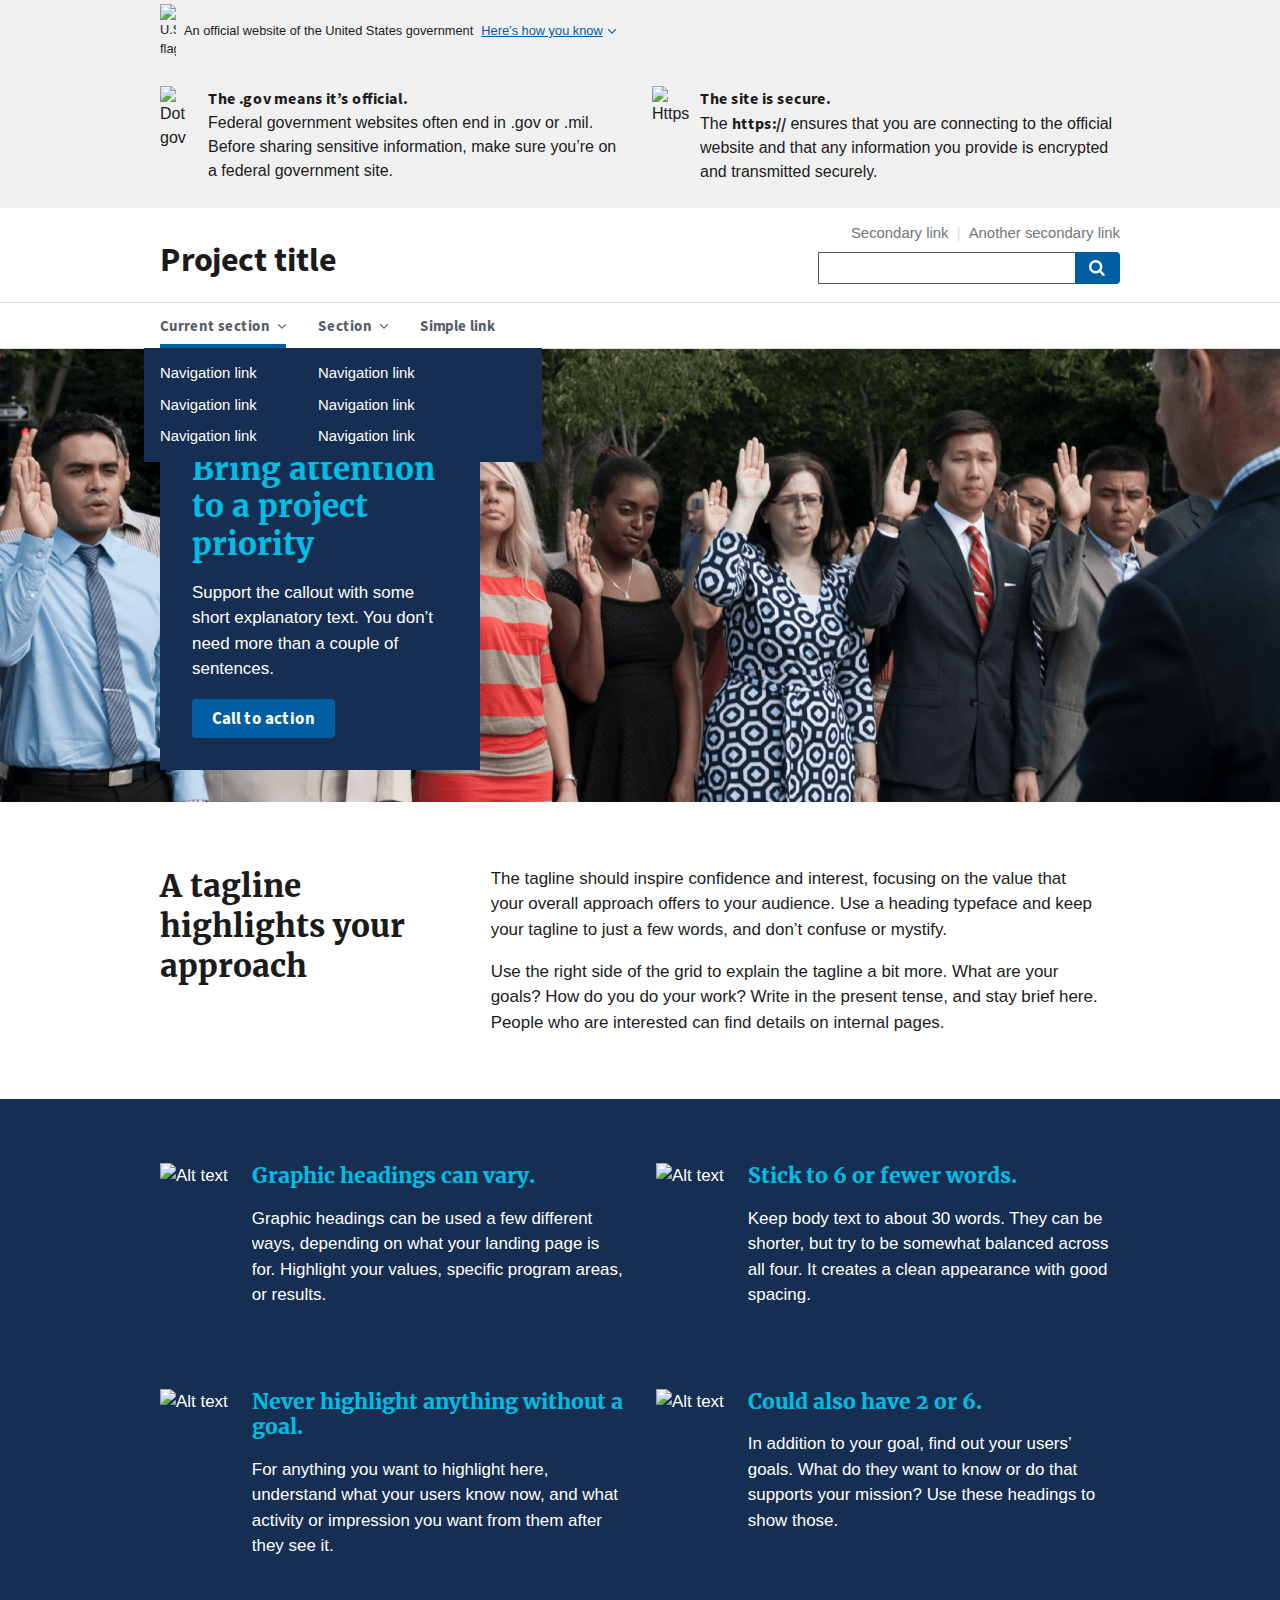
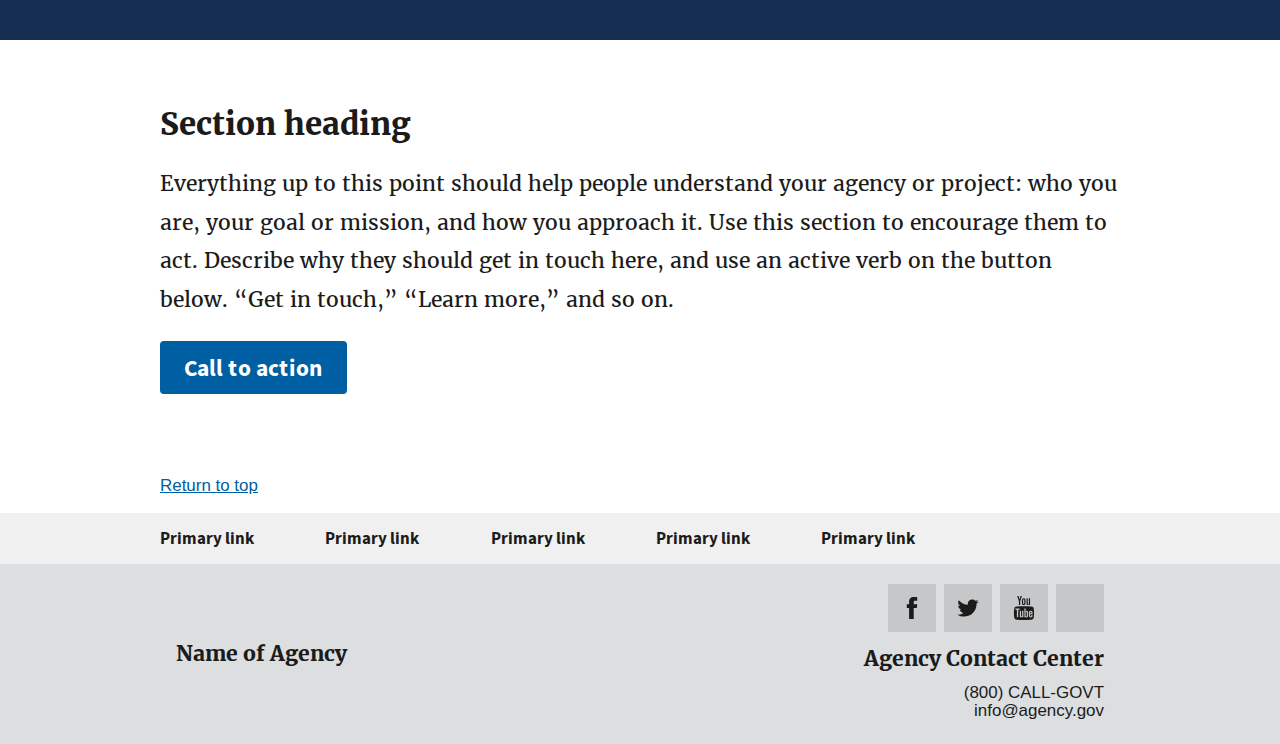
==== index.html @ 21adb0a8 "Commiting original files" ====
<!DOCTYPE html>
 <html>
 <head>
    <meta charset="utf-8">
    <meta name="viewport" content="width=device-width, initial-scale=1.0">
    <meta http-equiv="X-UA-Compatible" content="IE=edge">
   <title>My Example Project</title>
   <link rel="stylesheet" href="uswds-2.2.1/css/uswds.css">
 </head>
 <body>
   <a class="usa-skipnav" href="#main-content">Skip to main content</a>

   <div class="usa-banner">
  <div class="usa-accordion">
    <header class="usa-banner__header">
      <div class="usa-banner__inner">
        <div class="grid-col-auto">
          <img class="usa-banner__header-flag" src="../../dist/img/us_flag_small.png" alt="U.S. flag">
        </div>
        <div class="grid-col-fill tablet:grid-col-auto">
          <p class="usa-banner__header-text">An official website of the United States government</p>
          <p class="usa-banner__header-action" aria-hidden="true">Here’s how you know</p>
        </div>
        <button class="usa-accordion__button usa-banner__button"
          aria-expanded="false" aria-controls="gov-banner">
          <span class="usa-banner__button-text">Here’s how you know</span>
        </button>
      </div>
    </header>
    <div class="usa-banner__content usa-accordion__content" id="gov-banner">
      <div class="grid-row grid-gap-lg">
        <div class="usa-banner__guidance tablet:grid-col-6">
          <img class="usa-banner__icon usa-media-block__img" src="../../dist/img/icon-dot-gov.svg" alt="Dot gov">
          <div class="usa-media-block__body">
            <p>
              <strong>The .gov means it’s official.</strong>
              <br>
              Federal government websites often end in .gov or .mil. Before sharing sensitive information, make sure you’re on a federal government site.
            </p>
          </div>
        </div>
        <div class="usa-banner__guidance tablet:grid-col-6">
          <img class="usa-banner__icon usa-media-block__img" src="../../dist/img/icon-https.svg" alt="Https">
          <div class="usa-media-block__body">
            <p>
              <strong>The site is secure.</strong>
              <br>
              The <strong>https://</strong> ensures that you are connecting to the official website and that any information you provide is encrypted and transmitted securely.
            </p>
          </div>
        </div>
      </div>
    </div>
  </div>
</div>

    

    
  <div class="usa-overlay"></div>
<header class="usa-header usa-header--extended"><div class="usa-navbar">
  <div class="usa-logo" id="extended-logo">
    <em class="usa-logo__text"><a href="/" title="Home" aria-label="Home">Project title</a></em>
  </div>
  <button class="usa-menu-btn">Menu</button>
</div>
<nav aria-label="Primary navigation" class="usa-nav">
    <div class="usa-nav__inner"><button class="usa-nav__close"><img src="../../dist/img/close.svg" alt="close"></button>
<ul class="usa-nav__primary usa-accordion"><li class="usa-nav__primary-item">
    <button class="usa-accordion__button usa-nav__link  usa-current" aria-expanded="false" aria-controls="extended-nav-section-one"><span>Current section</span></button>
    <ul id="extended-nav-section-one" class="usa-nav__submenu"><li class="usa-nav__submenu-item">
              <a href="#">Navigation link</a>
            </li><li class="usa-nav__submenu-item">
              <a href="#">Navigation link</a>
            </li><li class="usa-nav__submenu-item">
              <a href="#">Navigation link</a>
            </li></ul></li><li class="usa-nav__primary-item">
    <button class="usa-accordion__button usa-nav__link" aria-expanded="false" aria-controls="extended-nav-section-two"><span>Section</span></button>
    <ul id="extended-nav-section-two" class="usa-nav__submenu"><li class="usa-nav__submenu-item">
              <a href="#">Navigation link</a>
            </li><li class="usa-nav__submenu-item">
              <a href="#">Navigation link</a>
            </li><li class="usa-nav__submenu-item">
              <a href="#">Navigation link</a>
            </li></ul></li><li class="usa-nav__primary-item">
    <a class="usa-nav__link" href="javascript:void(0)"><span>Simple link</span></a>
    </li></ul><div class="usa-nav__secondary">
  <ul class="usa-nav__secondary-links"><li class="usa-nav__secondary-item">
      <a href="">Secondary link</a>
    </li><li class="usa-nav__secondary-item">
      <a href="">Another secondary link</a>
    </li></ul><form class="usa-search usa-search--small ">
  <div role="search">
    <label class="usa-sr-only" for="extended-search-field-small">Search small</label>
    <input class="usa-input" id="extended-search-field-small" type="search" name="search">
    <button class="usa-button" type="submit"><span class="usa-sr-only">Search</span></button>
  </div>
</form>
</div>
</div>
  </nav>
</header>



    
  <main id="main-content">
  <section class="usa-hero">
  <div class="grid-container">
    <div class="usa-hero__callout">
      <h1 class="usa-hero__heading"><span class="usa-hero__heading--alt">Hero callout:</span>Bring attention to a project priority
      </h1><p>Support the callout with some short explanatory text. You don’t need more than a couple of sentences.</p><a class="usa-button" href="javascript:void(0)">Call to action</a>
    </div>
  </div>
</section>


  
  <section class="grid-container usa-section">
    <div class="grid-row grid-gap">
      <div class="tablet:grid-col-4">
        <h2 class="font-heading-xl margin-top-0 tablet:margin-bottom-0">A tagline highlights your approach</h2>
      </div>
      <div class="tablet:grid-col-8 usa-prose">
        <p>The tagline should inspire confidence and interest, focusing on the value that your overall approach offers to your audience. Use a heading typeface and keep your tagline to just a few words, and don’t confuse or mystify.</p>
<p>Use the right side of the grid to explain the tagline a bit more. What are your goals? How do you do your work? Write in the present tense, and stay brief here. People who are interested can find details on internal pages.</p>

      </div>
    </div>
  </section>
  

  <section class="usa-graphic-list usa-section usa-section--dark">
  <div class="grid-container">
    <div class="usa-graphic-list__row grid-row grid-gap">
      <div class="usa-media-block tablet:grid-col">
        <img class="usa-media-block__img"  src="../../dist/img/circle-124.png" alt="Alt text">
        <div class="usa-media-block__body">
          <h3 class="usa-graphic-list__heading">Graphic headings can vary.</h3>
          <p>Graphic headings can be used a few different ways, depending on what your landing page is for. Highlight your values, specific program areas, or results.</p>
        </div>
      </div>
      <div class="usa-media-block tablet:grid-col">
        <img class="usa-media-block__img"  src="../../dist/img/circle-124.png" alt="Alt text">
        <div class="usa-media-block__body">
          <h3 class="usa-graphic-list__heading">Stick to 6 or fewer words.</h3>
          <p>Keep body text to about 30 words. They can be shorter, but try to be somewhat balanced across all four. It creates a clean appearance with good spacing.</p>
        </div>
      </div>
    </div>
    <div class="usa-graphic-list__row grid-row grid-gap">
      <div class="usa-media-block tablet:grid-col">
        <img class="usa-media-block__img"  src="../../dist/img/circle-124.png" alt="Alt text">
        <div class="usa-media-block__body">
          <h3 class="usa-graphic-list__heading">Never highlight anything without a goal.</h3>
          <p>For anything you want to highlight here, understand what your users know now, and what activity or impression you want from them after they see it.</p>
        </div>
      </div>
      <div class="usa-media-block tablet:grid-col">
        <img class="usa-media-block__img"  src="../../dist/img/circle-124.png" alt="Alt text">
        <div class="usa-media-block__body">
          <h3 class="usa-graphic-list__heading">Could also have 2 or 6.</h3>
          <p>In addition to your goal, find out your users’ goals. What do they want to know or do that supports your mission? Use these headings to show those.</p>
        </div>
      </div>
    </div>
  </div>
</section>


  <section id="test-section-id" class="usa-section">
    <div class="grid-container">
      <h2 class="font-heading-xl margin-y-0">Section heading</h2>
      <p class="usa-intro">Everything up to this point should help people understand your agency or project: who you are, your goal or mission, and how you approach it. Use this section to encourage them to act. Describe why they should get in touch here, and use an active verb on the button below. “Get in touch,” “Learn more,” and so on.</p>
      <a class="usa-button usa-button--big" href="#">Call to action</a>
    </div>
  </section>

</main>



    <footer class="usa-footer">
  <div class="grid-container usa-footer__return-to-top">
    <a href="#">Return to top</a>
  </div>
  <div class="usa-footer__primary-section">
    <nav class="usa-footer__nav">
      <ul class="grid-row grid-gap">
        <li class="mobile-lg:grid-col-4 desktop:grid-col-2 usa-footer__primary-content">
          <a class="usa-footer__primary-link" href="javascript:void(0);">Primary link</a>
        </li>
        <li class="mobile-lg:grid-col-4 desktop:grid-col-2 usa-footer__primary-content">
          <a class="usa-footer__primary-link" href="javascript:void(0);">Primary link</a>
        </li>
        <li class="mobile-lg:grid-col-4 desktop:grid-col-2 usa-footer__primary-content">
          <a class="usa-footer__primary-link" href="javascript:void(0);">Primary link</a>
        </li>
        <li class="mobile-lg:grid-col-4 desktop:grid-col-2 usa-footer__primary-content">
          <a class="usa-footer__primary-link" href="javascript:void(0);">Primary link</a>
        </li>
        <li class="mobile-lg:grid-col-4 desktop:grid-col-2 usa-footer__primary-content">
          <a class="usa-footer__primary-link" href="javascript:void(0);">Primary link</a>
        </li>
      </ul>
    </nav>
  </div>

  <div class="usa-footer__secondary-section">
    <div class="grid-container">
      <div class="grid-row grid-gap">
        <div class="usa-footer__logo grid-row mobile-lg:grid-col-6 mobile-lg:grid-gap-2">
          <div class="mobile-lg:grid-col-auto">
            <img class="usa-footer__logo-img" src="../../dist/img/logo-img.png" alt="">
          </div>
          <div class="mobile-lg:grid-col-auto">
            <h3 class="usa-footer__logo-heading">Name of Agency</h3>
          </div>
        </div>
        <div class="usa-footer__contact-links mobile-lg:grid-col-6">
          <div class="usa-footer__social-links grid-row grid-gap-1">
            <div class="grid-col-auto">
              <a class="usa-social-link usa-social-link--facebook" href="javascript:void(0);">
                <span>Facebook</span>
              </a>
            </div>
            <div class="grid-col-auto">
              <a class="usa-social-link usa-social-link--twitter" href="javascript:void(0);">
                <span>Twitter</span>
              </a>
            </div>
            <div class="grid-col-auto">
              <a class="usa-social-link usa-social-link--youtube" href="javascript:void(0);">
                <span>YouTube</span>
              </a>
            </div>
            <div class="grid-col-auto">
              <a class="usa-social-link usa-social-link--rss" href="javascript:void(0);">
                <span>RSS</span>
              </a>
            </div>
          </div>
          <h3 class="usa-footer__contact-heading">Agency Contact Center</h3>
          <address class="usa-footer__address">
            <div class="usa-footer__contact-info grid-row grid-gap">
              <div class="grid-col-auto">
                <a href="tel:1-800-555-5555">(800) CALL-GOVT</a>
              </div>
              <div class="grid-col-auto">
                <a href="mailto:info@agency.gov">info@agency.gov</a>
              </div>
            </div>
          </address>
        </div>
      </div>
    </div>
  </div>
</footer>

    
    <script src="../../dist/js/uswds.min.js"></script>
  </body>
</html>
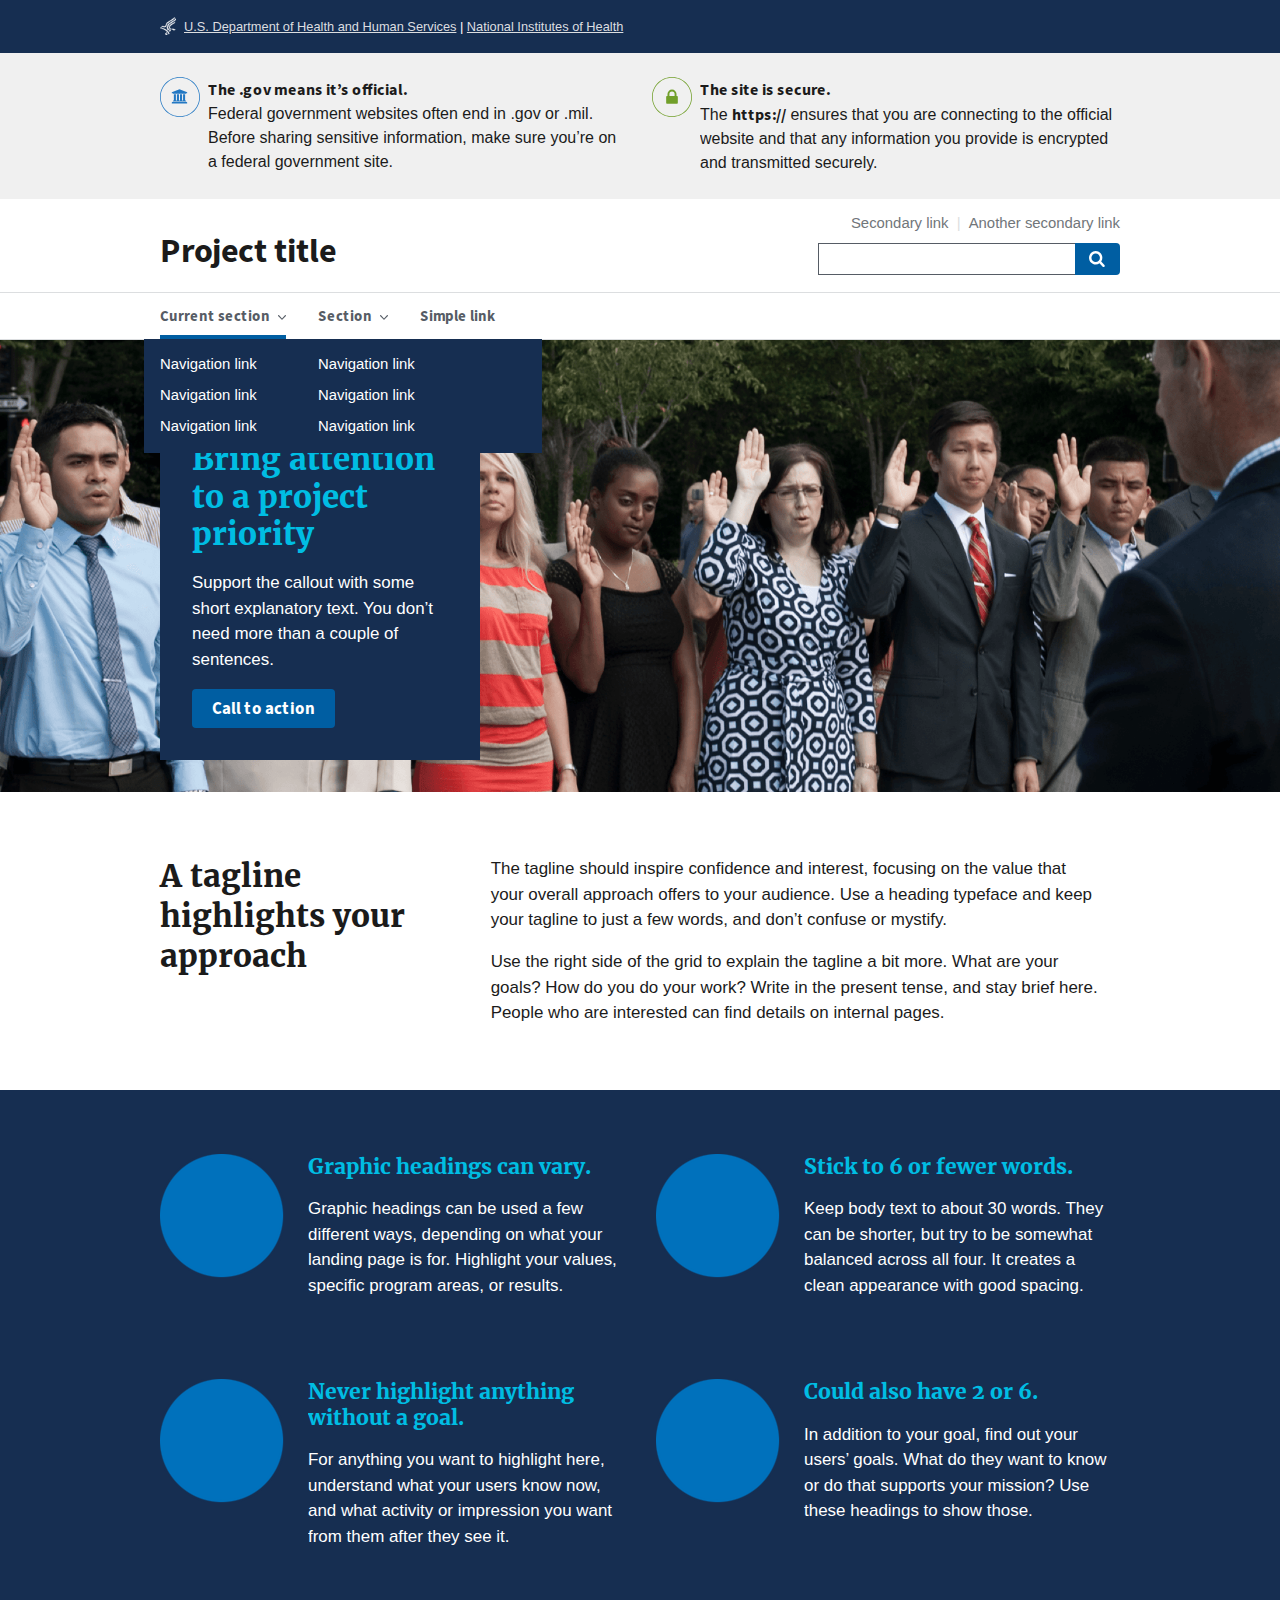
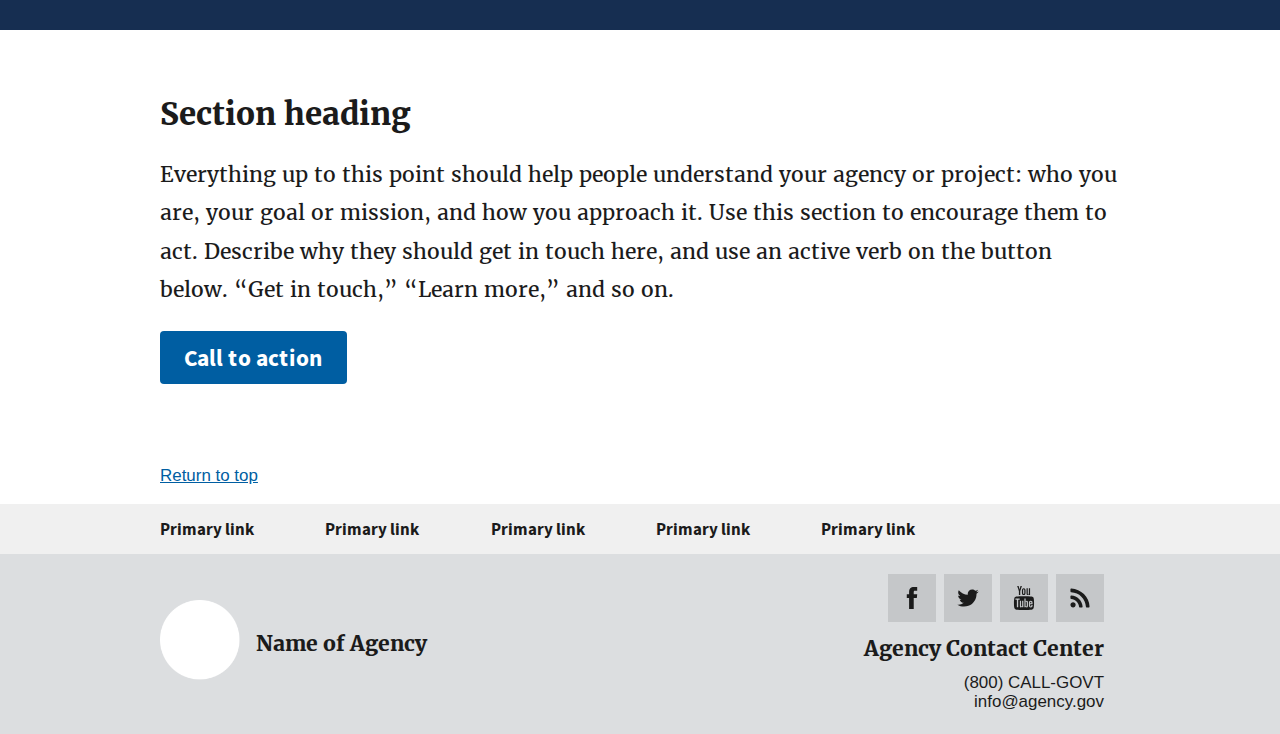
==== commit 11f1dcdb: "initial fixes" ====
--- a/index.html
+++ b/index.html
@@ -9,28 +9,24 @@
  </head>
  <body>
    <a class="usa-skipnav" href="#main-content">Skip to main content</a>
-
-   <div class="usa-banner">
-  <div class="usa-accordion">
-    <header class="usa-banner__header">
+	 
+	 
+  <div class="usa-banner">
+   <div class="usa-accordion">
+    <header class="usa-banner__header usa-section--dark">
       <div class="usa-banner__inner">
         <div class="grid-col-auto">
-          <img class="usa-banner__header-flag" src="../../dist/img/us_flag_small.png" alt="U.S. flag">
+          <img class="usa-banner__header-flag" src="irbo/hhs.png" alt="Health and Human Services Logo">
         </div>
         <div class="grid-col-fill tablet:grid-col-auto">
-          <p class="usa-banner__header-text">An official website of the United States government</p>
-          <p class="usa-banner__header-action" aria-hidden="true">Here’s how you know</p>
-        </div>
-        <button class="usa-accordion__button usa-banner__button"
-          aria-expanded="false" aria-controls="gov-banner">
-          <span class="usa-banner__button-text">Here’s how you know</span>
-        </button>
+          <p><a href="https://www.hhs.gov/" class="external-link" rel="nofollow">U.S.&nbsp;Department of Health and Human&nbsp;Services</a> | <a href="http://www.nih.gov" class="external-link" rel="nofollow">National&nbsp;Institutes&nbsp;of&nbsp;Health</a></p> 
+        </div>
       </div>
     </header>
     <div class="usa-banner__content usa-accordion__content" id="gov-banner">
       <div class="grid-row grid-gap-lg">
         <div class="usa-banner__guidance tablet:grid-col-6">
-          <img class="usa-banner__icon usa-media-block__img" src="../../dist/img/icon-dot-gov.svg" alt="Dot gov">
+          <img class="usa-banner__icon usa-media-block__img" src="uswds-2.2.1/img/icon-dot-gov.svg" alt="Dot gov">
           <div class="usa-media-block__body">
             <p>
               <strong>The .gov means it’s official.</strong>
@@ -40,7 +36,7 @@
           </div>
         </div>
         <div class="usa-banner__guidance tablet:grid-col-6">
-          <img class="usa-banner__icon usa-media-block__img" src="../../dist/img/icon-https.svg" alt="Https">
+          <img class="usa-banner__icon usa-media-block__img" src="uswds-2.2.1/img/icon-https.svg" alt="Https">
           <div class="usa-media-block__body">
             <p>
               <strong>The site is secure.</strong>
@@ -65,7 +61,7 @@
   <button class="usa-menu-btn">Menu</button>
 </div>
 <nav aria-label="Primary navigation" class="usa-nav">
-    <div class="usa-nav__inner"><button class="usa-nav__close"><img src="../../dist/img/close.svg" alt="close"></button>
+    <div class="usa-nav__inner"><button class="usa-nav__close"><img src="uswds-2.2.1/img/close.svg" alt="close"></button>
 <ul class="usa-nav__primary usa-accordion"><li class="usa-nav__primary-item">
     <button class="usa-accordion__button usa-nav__link  usa-current" aria-expanded="false" aria-controls="extended-nav-section-one"><span>Current section</span></button>
     <ul id="extended-nav-section-one" class="usa-nav__submenu"><li class="usa-nav__submenu-item">
@@ -134,14 +130,14 @@
   <div class="grid-container">
     <div class="usa-graphic-list__row grid-row grid-gap">
       <div class="usa-media-block tablet:grid-col">
-        <img class="usa-media-block__img"  src="../../dist/img/circle-124.png" alt="Alt text">
+        <img class="usa-media-block__img"  src="uswds-2.2.1/img/circle-124.png" alt="Alt text">
         <div class="usa-media-block__body">
           <h3 class="usa-graphic-list__heading">Graphic headings can vary.</h3>
           <p>Graphic headings can be used a few different ways, depending on what your landing page is for. Highlight your values, specific program areas, or results.</p>
         </div>
       </div>
       <div class="usa-media-block tablet:grid-col">
-        <img class="usa-media-block__img"  src="../../dist/img/circle-124.png" alt="Alt text">
+        <img class="usa-media-block__img"  src="uswds-2.2.1/img/circle-124.png" alt="Alt text">
         <div class="usa-media-block__body">
           <h3 class="usa-graphic-list__heading">Stick to 6 or fewer words.</h3>
           <p>Keep body text to about 30 words. They can be shorter, but try to be somewhat balanced across all four. It creates a clean appearance with good spacing.</p>
@@ -150,14 +146,14 @@
     </div>
     <div class="usa-graphic-list__row grid-row grid-gap">
       <div class="usa-media-block tablet:grid-col">
-        <img class="usa-media-block__img"  src="../../dist/img/circle-124.png" alt="Alt text">
+        <img class="usa-media-block__img"  src="uswds-2.2.1/img/circle-124.png" alt="Alt text">
         <div class="usa-media-block__body">
           <h3 class="usa-graphic-list__heading">Never highlight anything without a goal.</h3>
           <p>For anything you want to highlight here, understand what your users know now, and what activity or impression you want from them after they see it.</p>
         </div>
       </div>
       <div class="usa-media-block tablet:grid-col">
-        <img class="usa-media-block__img"  src="../../dist/img/circle-124.png" alt="Alt text">
+        <img class="usa-media-block__img"  src="uswds-2.2.1/img/circle-124.png" alt="Alt text">
         <div class="usa-media-block__body">
           <h3 class="usa-graphic-list__heading">Could also have 2 or 6.</h3>
           <p>In addition to your goal, find out your users’ goals. What do they want to know or do that supports your mission? Use these headings to show those.</p>
@@ -211,7 +207,7 @@
       <div class="grid-row grid-gap">
         <div class="usa-footer__logo grid-row mobile-lg:grid-col-6 mobile-lg:grid-gap-2">
           <div class="mobile-lg:grid-col-auto">
-            <img class="usa-footer__logo-img" src="../../dist/img/logo-img.png" alt="">
+            <img class="usa-footer__logo-img" src="uswds-2.2.1/img/logo-img.png" alt="">
           </div>
           <div class="mobile-lg:grid-col-auto">
             <h3 class="usa-footer__logo-heading">Name of Agency</h3>
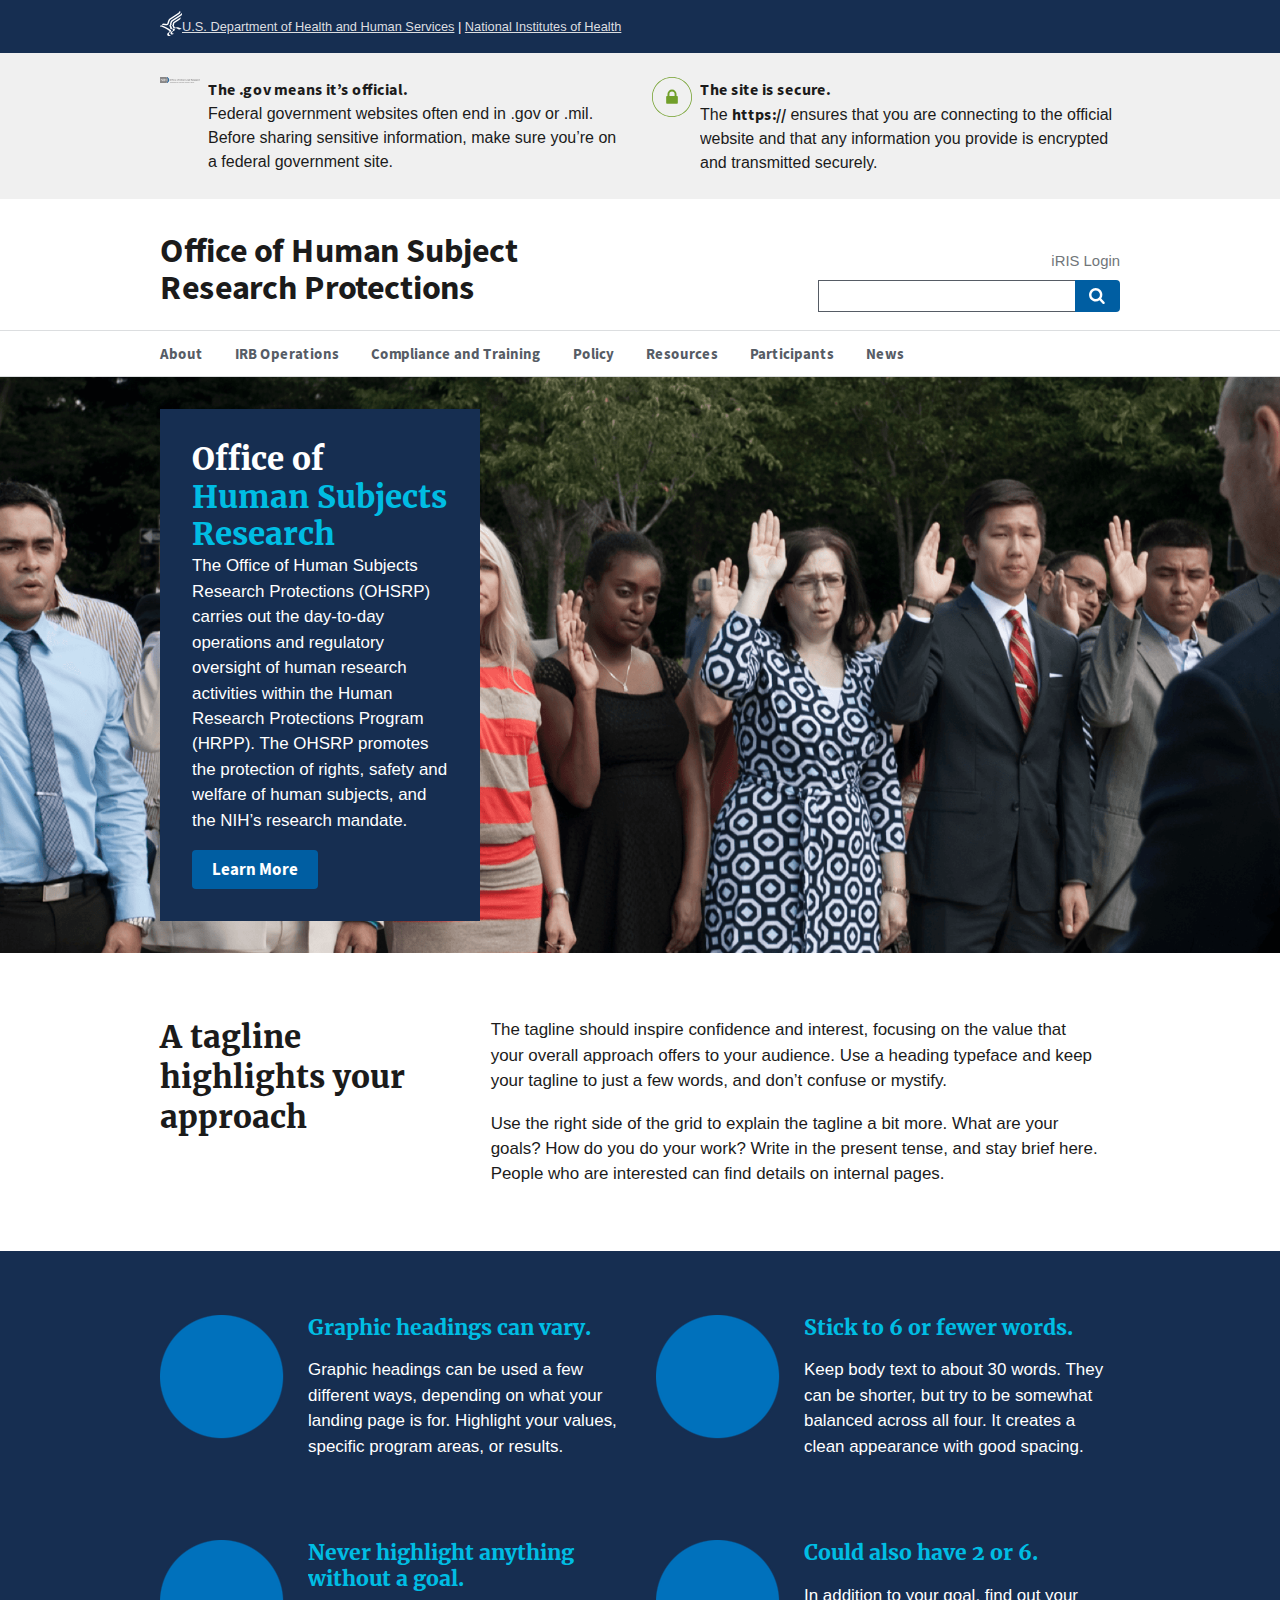
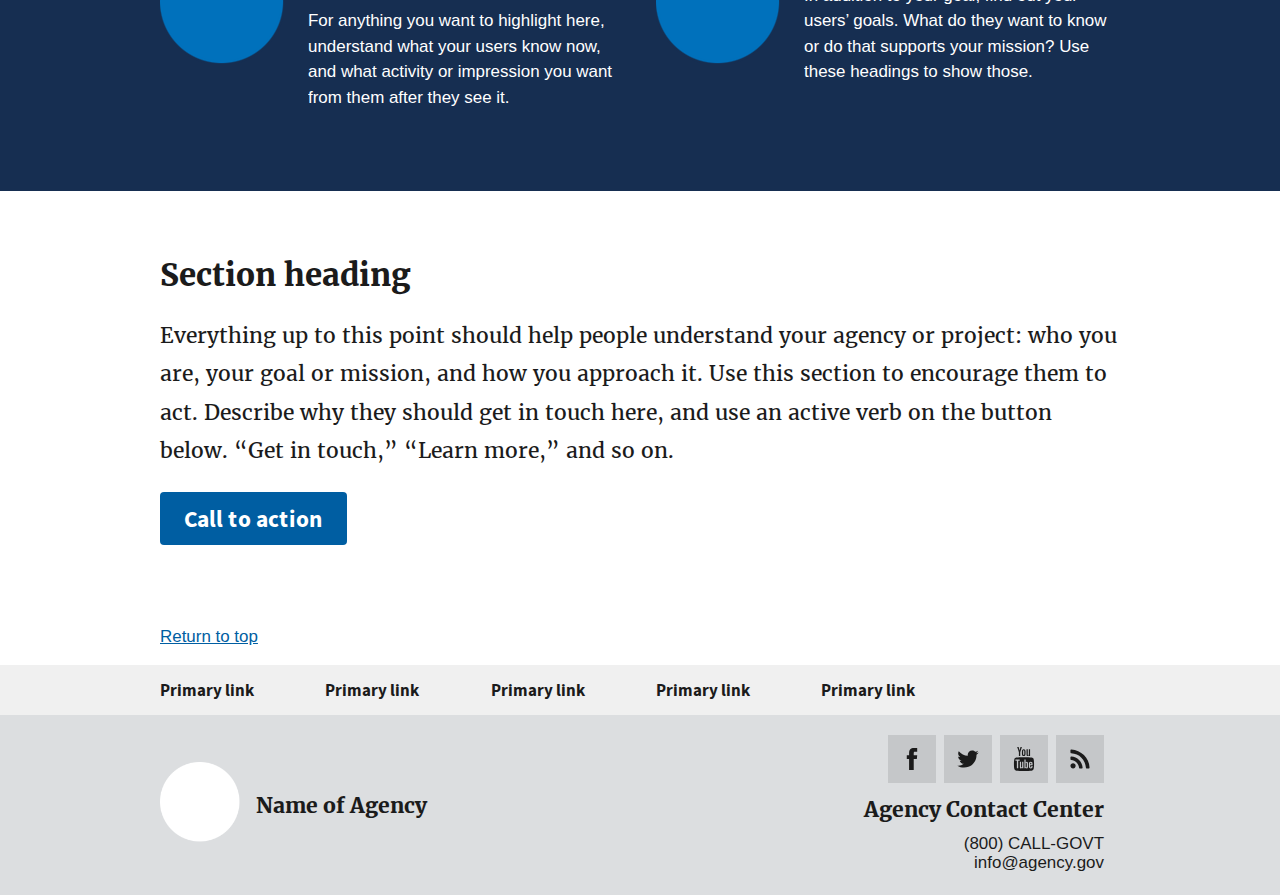
==== commit d5cfe960: "Minor updates to configure index to look like wireframe" ====
--- a/index.html
+++ b/index.html
@@ -16,7 +16,7 @@
     <header class="usa-banner__header usa-section--dark">
       <div class="usa-banner__inner">
         <div class="grid-col-auto">
-          <img class="usa-banner__header-flag" src="irbo/hhs.png" alt="Health and Human Services Logo">
+          <img class="" src="irbo/hhs.png" alt="Health and Human Services Logo">
         </div>
         <div class="grid-col-fill tablet:grid-col-auto">
           <p><a href="https://www.hhs.gov/" class="external-link" rel="nofollow">U.S.&nbsp;Department of Health and Human&nbsp;Services</a> | <a href="http://www.nih.gov" class="external-link" rel="nofollow">National&nbsp;Institutes&nbsp;of&nbsp;Health</a></p> 
@@ -26,7 +26,7 @@
     <div class="usa-banner__content usa-accordion__content" id="gov-banner">
       <div class="grid-row grid-gap-lg">
         <div class="usa-banner__guidance tablet:grid-col-6">
-          <img class="usa-banner__icon usa-media-block__img" src="uswds-2.2.1/img/icon-dot-gov.svg" alt="Dot gov">
+          <img class="usa-banner__icon usa-media-block__img" src="irbo/logo-oir-irpo.png" alt="Dot gov">
           <div class="usa-media-block__body">
             <p>
               <strong>The .gov means it’s official.</strong>
@@ -55,36 +55,28 @@
     
   <div class="usa-overlay"></div>
 <header class="usa-header usa-header--extended"><div class="usa-navbar">
-  <div class="usa-logo" id="extended-logo">
-    <em class="usa-logo__text"><a href="/" title="Home" aria-label="Home">Project title</a></em>
-  </div>
+  <div class="usa-logo" id="extended-logo"><em class="usa-logo__text"><a href="/" title="Home" aria-label="Home">Office of Human Subject Research Protections</a></em></div>
   <button class="usa-menu-btn">Menu</button>
 </div>
 <nav aria-label="Primary navigation" class="usa-nav">
     <div class="usa-nav__inner"><button class="usa-nav__close"><img src="uswds-2.2.1/img/close.svg" alt="close"></button>
 <ul class="usa-nav__primary usa-accordion"><li class="usa-nav__primary-item">
-    <button class="usa-accordion__button usa-nav__link  usa-current" aria-expanded="false" aria-controls="extended-nav-section-one"><span>Current section</span></button>
-    <ul id="extended-nav-section-one" class="usa-nav__submenu"><li class="usa-nav__submenu-item">
-              <a href="#">Navigation link</a>
-            </li><li class="usa-nav__submenu-item">
-              <a href="#">Navigation link</a>
-            </li><li class="usa-nav__submenu-item">
-              <a href="#">Navigation link</a>
-            </li></ul></li><li class="usa-nav__primary-item">
-    <button class="usa-accordion__button usa-nav__link" aria-expanded="false" aria-controls="extended-nav-section-two"><span>Section</span></button>
-    <ul id="extended-nav-section-two" class="usa-nav__submenu"><li class="usa-nav__submenu-item">
-              <a href="#">Navigation link</a>
-            </li><li class="usa-nav__submenu-item">
-              <a href="#">Navigation link</a>
-            </li><li class="usa-nav__submenu-item">
-              <a href="#">Navigation link</a>
-            </li></ul></li><li class="usa-nav__primary-item">
-    <a class="usa-nav__link" href="javascript:void(0)"><span>Simple link</span></a>
+				<a class="usa-nav__link" href="javascript:void(0)"><span>About</span></a>
+				</li><li class="usa-nav__primary-item">
+				<a class="usa-nav__link" href="javascript:void(0)"><span>IRB Operations</span></a>
+				</li><li class="usa-nav__primary-item">
+				<a class="usa-nav__link" href="javascript:void(0)"><span>Compliance and Training</span></a>
+				</li><li class="usa-nav__primary-item">
+				<a class="usa-nav__link" href="javascript:void(0)"><span>Policy</span></a>
+				</li><li class="usa-nav__primary-item">
+				<a class="usa-nav__link" href="javascript:void(0)"><span>Resources</span></a>
+				</li><li class="usa-nav__primary-item">
+    <a class="usa-nav__link" href="javascript:void(0)"><span>Participants</span></a>
+    </li><li class="usa-nav__primary-item">
+    <a class="usa-nav__link" href="javascript:void(0)"><span>News</span></a>
     </li></ul><div class="usa-nav__secondary">
   <ul class="usa-nav__secondary-links"><li class="usa-nav__secondary-item">
-      <a href="">Secondary link</a>
-    </li><li class="usa-nav__secondary-item">
-      <a href="">Another secondary link</a>
+      <a href="">iRIS Login</a>
     </li></ul><form class="usa-search usa-search--small ">
   <div role="search">
     <label class="usa-sr-only" for="extended-search-field-small">Search small</label>
@@ -104,8 +96,8 @@
   <section class="usa-hero">
   <div class="grid-container">
     <div class="usa-hero__callout">
-      <h1 class="usa-hero__heading"><span class="usa-hero__heading--alt">Hero callout:</span>Bring attention to a project priority
-      </h1><p>Support the callout with some short explanatory text. You don’t need more than a couple of sentences.</p><a class="usa-button" href="javascript:void(0)">Call to action</a>
+      <h1 class="usa-hero__heading"><span class="usa-hero__heading--alt">Office of</span>Human Subjects Research
+      </h1>The Office of Human Subjects Research Protections (OHSRP) carries out the day-to-day operations and regulatory oversight of human research activities within the Human Research Protections Program (HRPP). The OHSRP promotes the protection of rights, safety and welfare of human subjects, and the NIH’s research mandate.<a class="usa-button" href="javascript:void(0)">Learn More</a>
     </div>
   </div>
 </section>
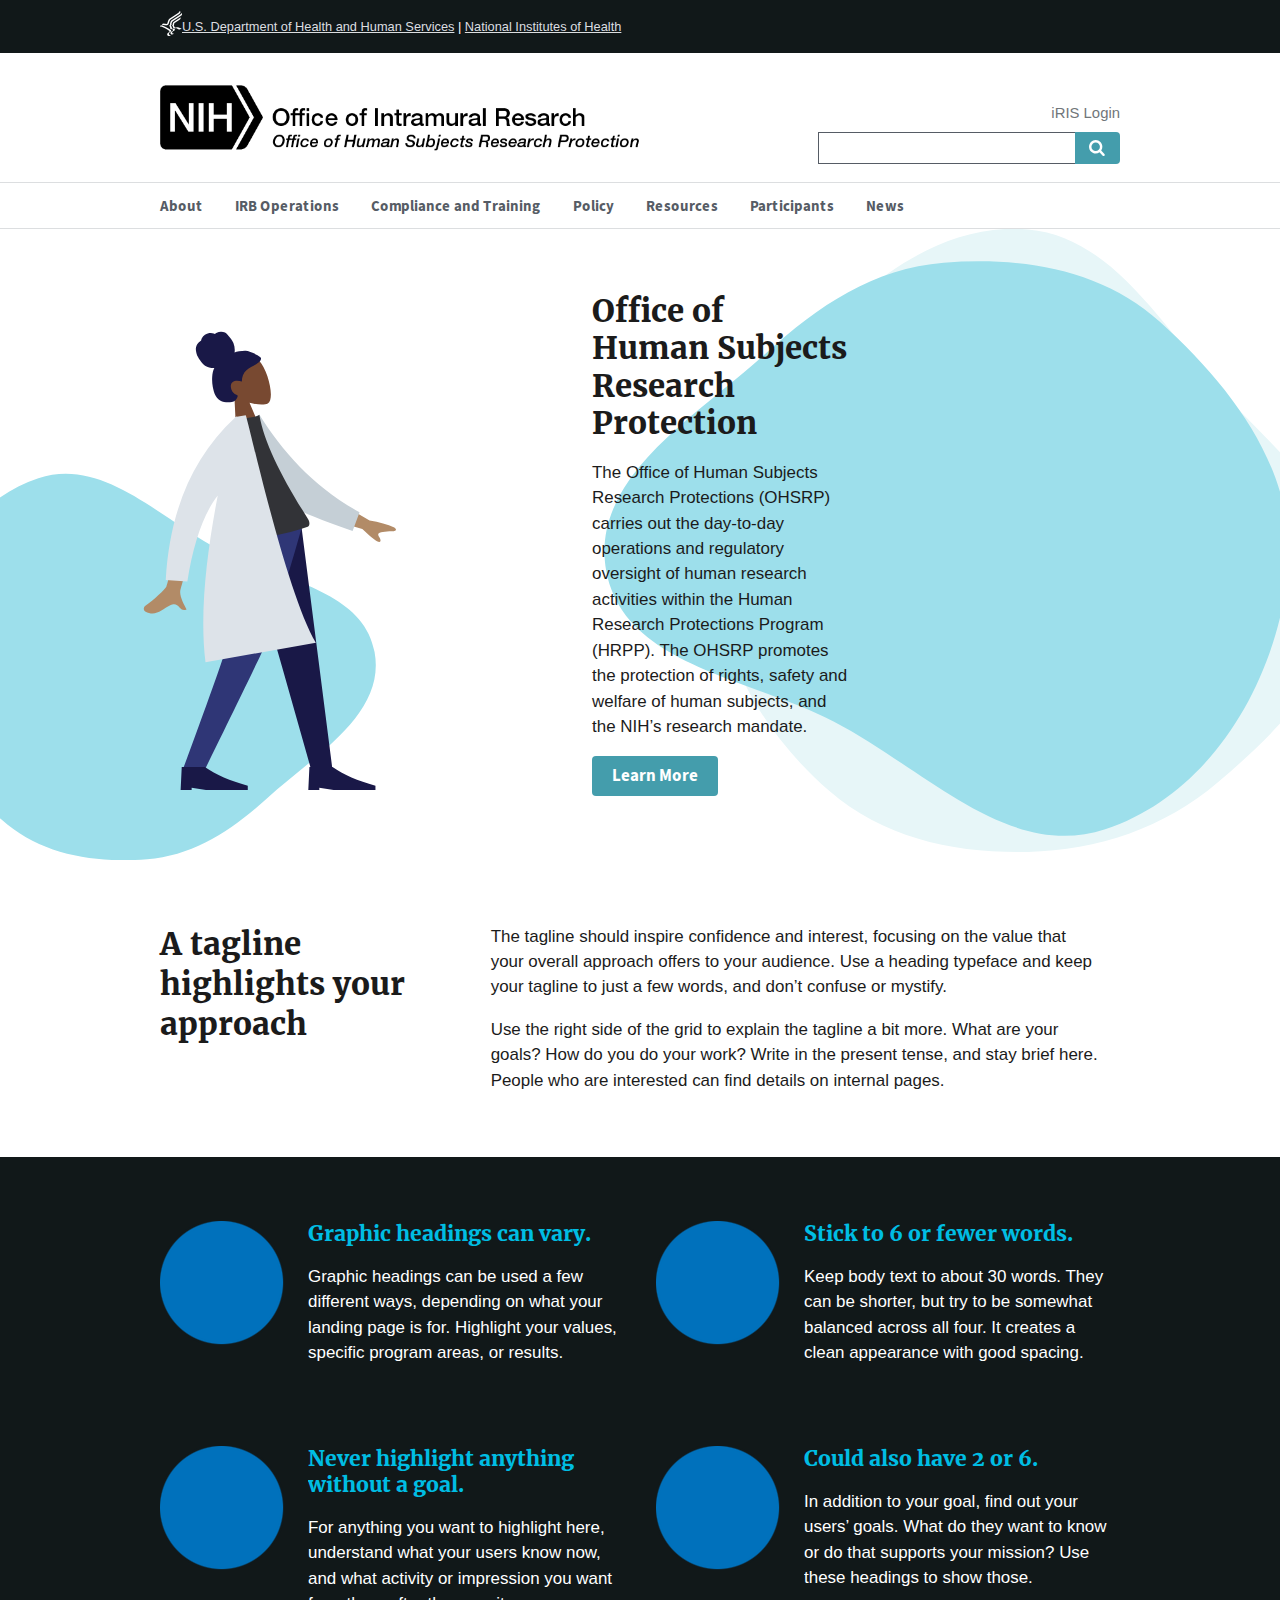
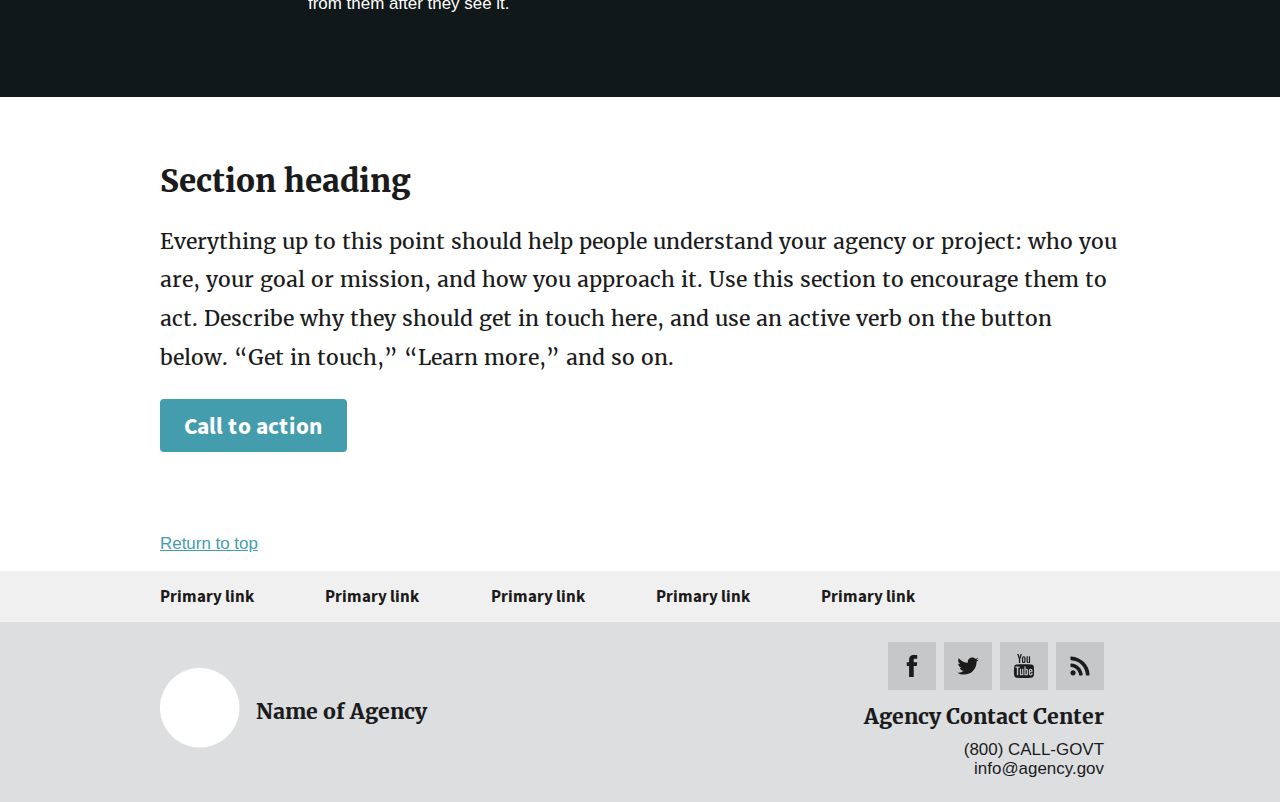
==== commit 63ac1484: "jeremy and windy customizations" ====
--- a/index.html
+++ b/index.html
@@ -1,5 +1,5 @@
  <!DOCTYPE html>
- <html>
+ <html lang="en">
  <head>
     <meta charset="utf-8">
     <meta name="viewport" content="width=device-width, initial-scale=1.0">
@@ -23,30 +23,7 @@
         </div>
       </div>
     </header>
-    <div class="usa-banner__content usa-accordion__content" id="gov-banner">
-      <div class="grid-row grid-gap-lg">
-        <div class="usa-banner__guidance tablet:grid-col-6">
-          <img class="usa-banner__icon usa-media-block__img" src="irbo/logo-oir-irpo.png" alt="Dot gov">
-          <div class="usa-media-block__body">
-            <p>
-              <strong>The .gov means it’s official.</strong>
-              <br>
-              Federal government websites often end in .gov or .mil. Before sharing sensitive information, make sure you’re on a federal government site.
-            </p>
-          </div>
-        </div>
-        <div class="usa-banner__guidance tablet:grid-col-6">
-          <img class="usa-banner__icon usa-media-block__img" src="uswds-2.2.1/img/icon-https.svg" alt="Https">
-          <div class="usa-media-block__body">
-            <p>
-              <strong>The site is secure.</strong>
-              <br>
-              The <strong>https://</strong> ensures that you are connecting to the official website and that any information you provide is encrypted and transmitted securely.
-            </p>
-          </div>
-        </div>
-      </div>
-    </div>
+    
   </div>
 </div>
 
@@ -55,7 +32,7 @@
     
   <div class="usa-overlay"></div>
 <header class="usa-header usa-header--extended"><div class="usa-navbar">
-  <div class="usa-logo" id="extended-logo"><em class="usa-logo__text"><a href="/" title="Home" aria-label="Home">Office of Human Subject Research Protections</a></em></div>
+  <div class="usa-logo" id="extended-logo"><em class="usa-logo__text"><a href="/" title="Home" aria-label="Home"><img src="irbo/Asset1-2x.png" alt="Dot gov"></a></em></div>
   <button class="usa-menu-btn">Menu</button>
 </div>
 <nav aria-label="Primary navigation" class="usa-nav">
@@ -95,10 +72,21 @@
   <main id="main-content">
   <section class="usa-hero">
   <div class="grid-container">
-    <div class="usa-hero__callout">
-      <h1 class="usa-hero__heading"><span class="usa-hero__heading--alt">Office of</span>Human Subjects Research
-      </h1>The Office of Human Subjects Research Protections (OHSRP) carries out the day-to-day operations and regulatory oversight of human research activities within the Human Research Protections Program (HRPP). The OHSRP promotes the protection of rights, safety and welfare of human subjects, and the NIH’s research mandate.<a class="usa-button" href="javascript:void(0)">Learn More</a>
-    </div>
+	  
+	  
+	  <div class="grid-row">
+		  <div class="tablet:grid-col-5"></div>
+		  <div class="tablet:grid-col-7"><div class="usa-hero__callout">
+			  <h1 class="usa-hero__heading">Office of Human Subjects Research Protection
+			  </h1><p>The Office of Human Subjects Research Protections (OHSRP) carries out the day-to-day operations and regulatory oversight of human research activities within the Human Research Protections Program (HRPP). The OHSRP promotes the protection of rights, safety and welfare of human subjects, and the NIH’s research mandate.</p>
+			  <a class="usa-button" href="javascript:void(0)">Learn More</a>
+		  </div>
+	  </div>
+</div>
+
+	  
+	  
+    
   </div>
 </section>
 
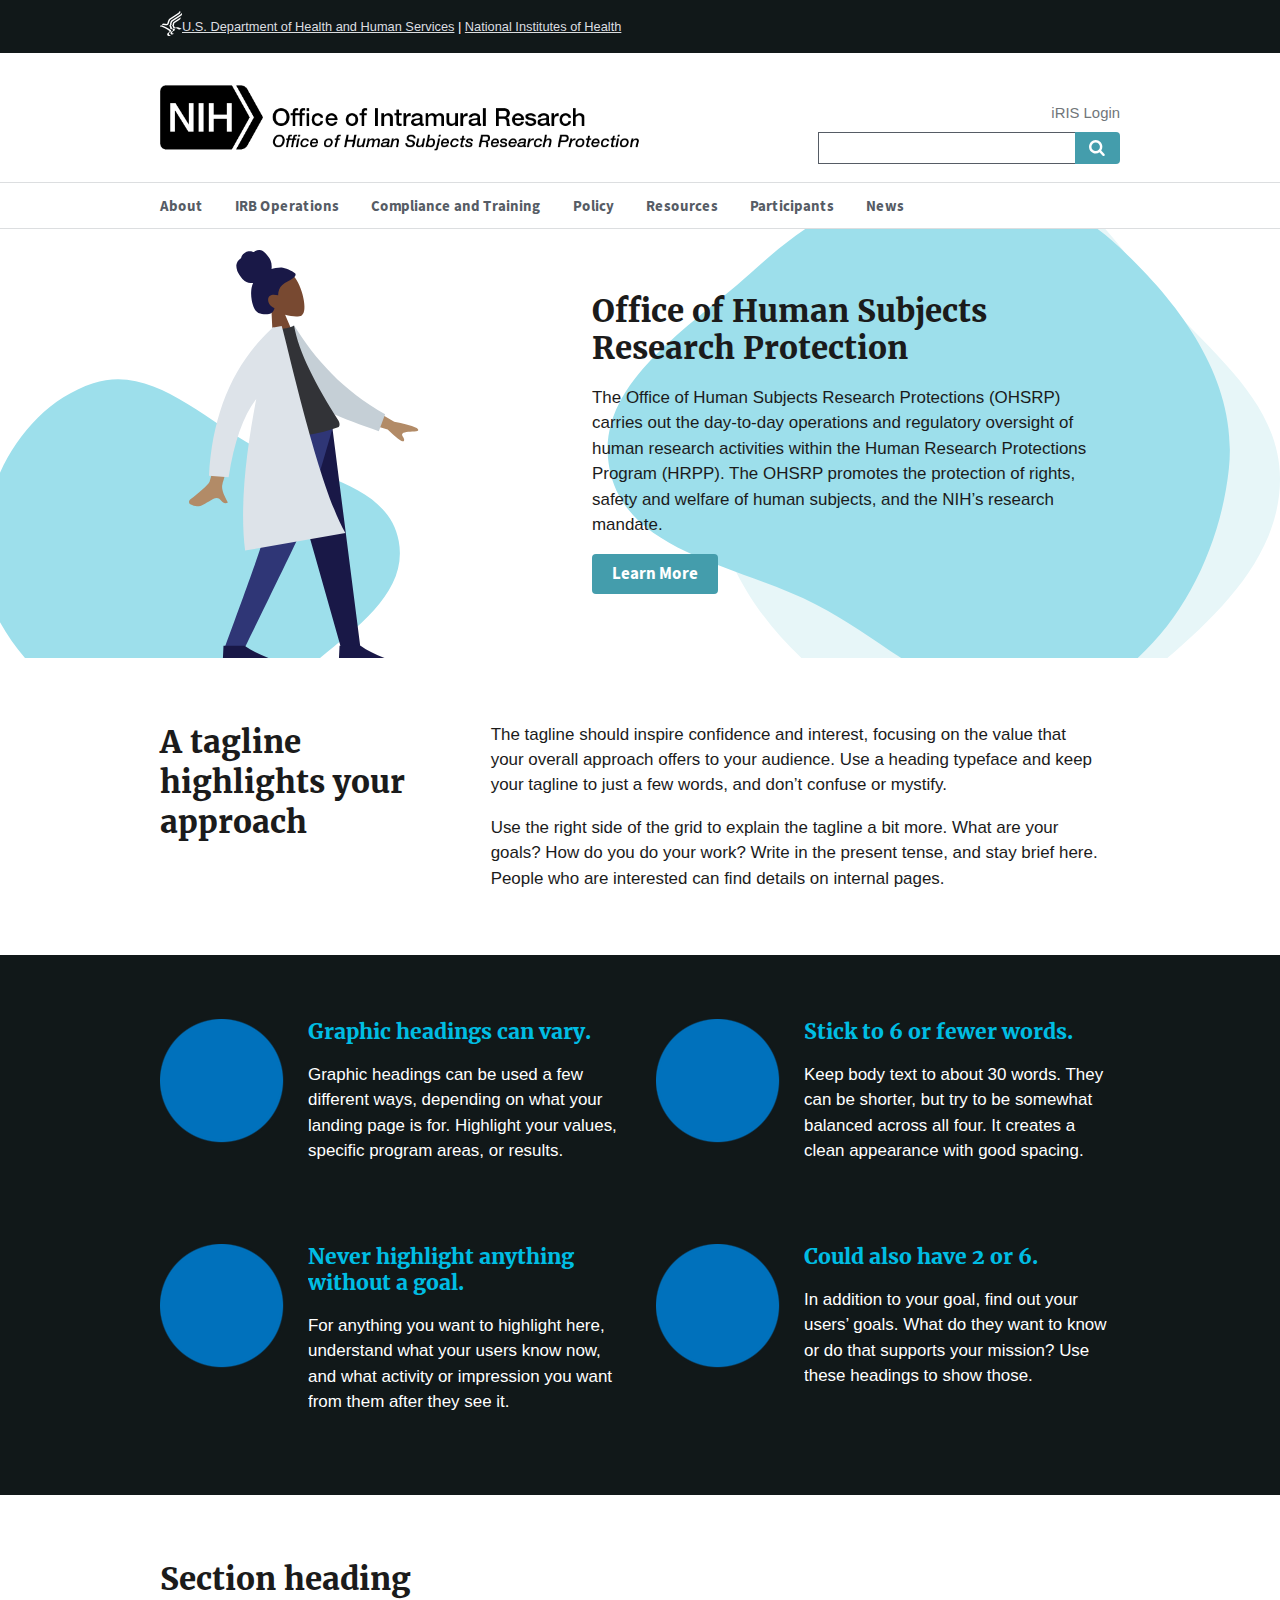
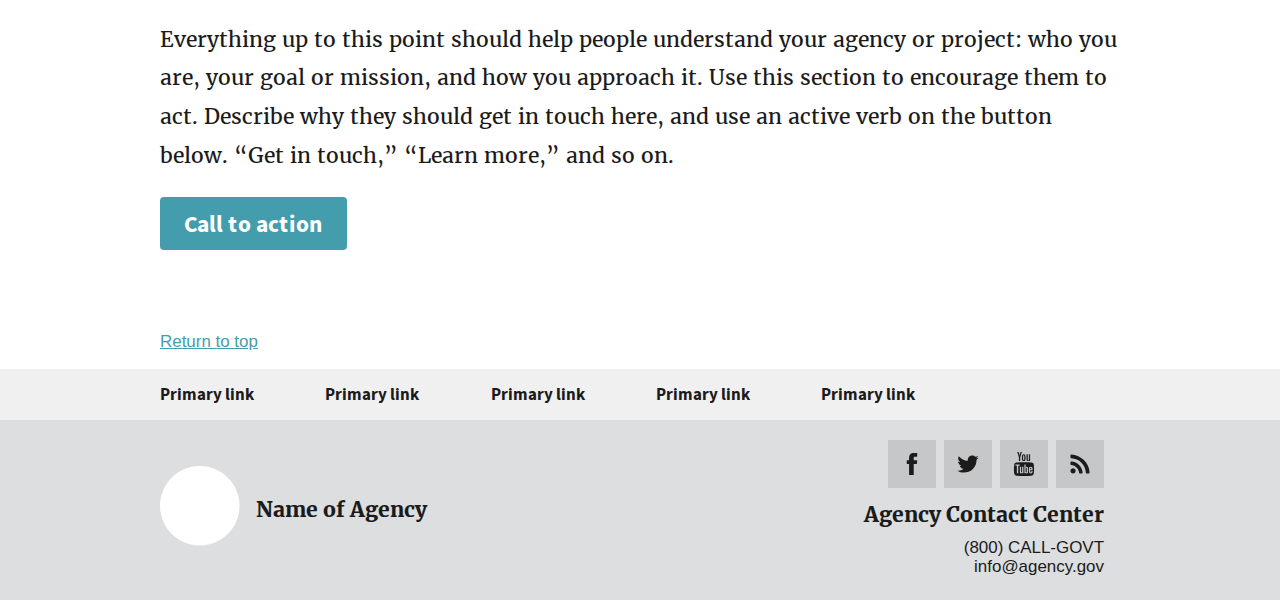
==== commit adc5fc6d: "Added files, and commited index changes" ====
--- a/index.html
+++ b/index.html
@@ -6,6 +6,7 @@
     <meta http-equiv="X-UA-Compatible" content="IE=edge">
    <title>My Example Project</title>
    <link rel="stylesheet" href="uswds-2.2.1/css/uswds.css">
+   <link rel="stylesheet" href="uswds-2.2.1/css/ohsrp-augmented.css">
  </head>
  <body>
    <a class="usa-skipnav" href="#main-content">Skip to main content</a>
--- a/uswds-2.2.1/css/ohsrp-augmented.css
+++ b/uswds-2.2.1/css/ohsrp-augmented.css
@@ -0,0 +1,18 @@
+@charset "utf-8";
+/* CSS Document */
+
+/* This css is meant to augment the default USWDS css */
+
+/* show in screen reader, otherwise hidden */
+
+.sr-only {
+  position: absolute;
+  width: 1px;
+  height: 1px;
+  padding: 0;
+  margin: -1px;
+  overflow: hidden;
+  clip: rect(0,0,0,0);
+  border: 0;
+}
+
